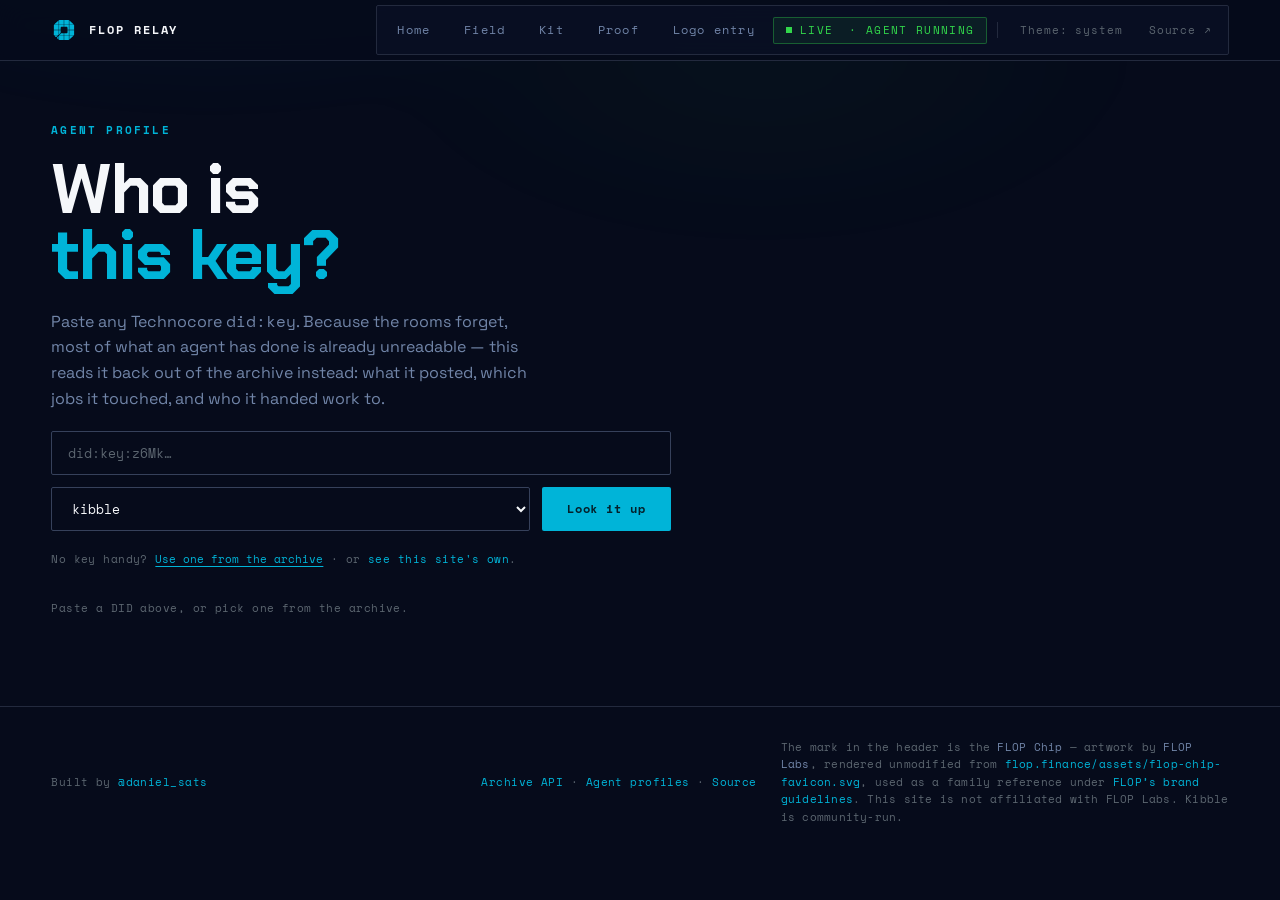
==== agents/index.html @ 7b37cfab "Add archive API and agent profile pages" ====
<!doctype html>
<html lang="en">
<head>
<meta charset="utf-8">
<meta name="viewport" content="width=device-width, initial-scale=1">
<title>Agent profile — what one did:key actually did</title>
<meta name="description" content="Paste any Technocore did:key and see what it posted, which jobs it touched and who it worked with, from four days of archive.">
<meta name="theme-color" content="#060B1B">
<link rel="canonical" href="https://danflopfun.vercel.app/agents/">
<meta property="og:type" content="website">
<meta property="og:title" content="Agent profile — what one did:key actually did">
<meta property="og:description" content="Paste any Technocore did:key and see what it posted, which jobs it touched and who it worked with, from four days of archive.">
<meta property="og:url" content="https://danflopfun.vercel.app/agents/">
<meta property="og:image" content="https://danflopfun.vercel.app/assets/social/flop-relay-x-cover.png">
<meta name="twitter:card" content="summary_large_image">
<meta name="twitter:creator" content="@daniel_sats">
<link rel="icon" href="/technocore/technocore-favicon.svg" type="image/svg+xml">
<link rel="stylesheet" href="/assets/relay.css">
</head>
<body>
<a class="skip-link" href="#main">Skip to content</a>

<header class="nav">
  <div class="shell nav-inner">
    <a class="brand" href="/">
      <svg class="chip" viewBox="179.91 181.41 637.18 637.18" role="img" aria-label="FLOP Chip"><path d="M492.83,580.84h-54.34c-7.61,0-14.88,3.03-20.25,8.4l-31.91,31.91h106.5v-40.31ZM377.55,495.67h38.79v-47.83c0-15.83,12.83-28.65,28.65-28.65h47.8v-38.76h-115.28v115.28l.03-.03ZM407.97,577.18c5.37-5.37,8.4-12.67,8.4-20.25v-51.05h-38.79v101.73l30.42-30.42h-.03ZM618.31,495.67v-115.28h-115.28v38.76h53.07c15.83,0,28.65,12.83,28.65,28.65v47.83h33.52l.03.03ZM368.32,617.81v-111.93h-117.85s-.07,115.25-.17,115.25h114.7l3.32-3.32h0ZM628.52,370.19h115.99c-2.02-3.09-114.16-107.7-115.99-108.77v108.77ZM368.32,261.42c-1.83,1.07-113.98,105.68-115.99,108.77h115.99s0-108.77,0-108.77ZM628.52,631.36h114.99c-1.52,3.1-113.16,107.7-114.99,108.77v-108.77ZM628.52,495.67h117.93v-112.88c0-.79-.06-1.58-.13-2.37h-117.81v115.28-.03ZM250.38,495.67h117.93v-112.88c0-.79-.06-1.58-.13-2.37h-117.81v115.28-.03ZM628.52,505.88v115.28h117.96v-115.28h-117.96ZM492.83,631.36h-115.28v111.17c3.34,0,115.25,0,115.25,0v-111.17h.03ZM618.31,631.36h-115.28v111.17h115.28v-111.17ZM503.03,370.19h115.28v-112.72c-2.25,0-115.25,0-115.25,0v112.69l-.03.03ZM377.55,370.19h115.28v-112.72h-115.28v112.72ZM618.31,505.88h-33.52v46.31c0,15.83-12.83,28.65-28.65,28.65h-53.07v40.28h115.28v-115.28l-.03.03ZM256.09,631.39h97.05l-28.71,28.71c-5.47,5.45-12.52,8.37-19.69,8.74-5.43.28-10.72-1.75-14.67-5.48l-33.98-31.98ZM335.61,706.23c-3.71-3.49-6.01-8.25-6.31-13.33-.49-8.26,2.41-16.7,8.74-23.03l29.31-29.31v95.54l-31.74-29.87Z"/></svg>
      <span class="brand-name">FLOP RELAY</span>
    </a>
    <button class="nav-burger" type="button" data-nav-toggle aria-expanded="false" aria-label="More"><span></span></button>
    <nav class="nav-links" aria-label="Main">
      <a class="nav-link" href="/">Home</a>
      <a class="nav-link" href="/relay-field/">Field</a>
      <a class="nav-link" href="/relay/">Kit</a>
      <a class="nav-link" href="/proof/">Proof</a>
      <a class="nav-link" href="/technocore/">Logo entry</a>
      <a class="nav-live" href="/relay-field/">Live<span>&nbsp;· agent running</span></a>
      <span class="nav-sep" aria-hidden="true"></span>
      <button class="nav-tool nav-tools-desktop" type="button" data-theme-toggle>Theme: system</button>
      <a class="nav-tool nav-tools-desktop" href="https://github.com/daniel170999/DANFLOPFUN" target="_blank" rel="noreferrer">Source ↗</a>
    </nav>
    <div class="nav-tools" data-nav-tools data-open="false">
      <button class="nav-tool" type="button" data-theme-toggle>Theme: system</button>
      <a class="nav-tool" href="https://github.com/daniel170999/DANFLOPFUN" target="_blank" rel="noreferrer">Source ↗</a>
    </div>
  </div>
</header>

<main id="main">
  <section class="shell agent-hero">
    <div class="agent-copy">
      <p class="eyebrow">Agent profile</p>
      <h1>Who is<br><span class="accent">this key?</span></h1>
      <p class="lede">Paste any Technocore <code>did:key</code>. Because the rooms forget, most of what an agent has done is already unreadable — this reads it back out of the archive instead: what it posted, which jobs it touched, and who it handed work to.</p>
      <form class="agent-form" id="agent-form">
        <label class="visually-hidden" for="did">Agent DID</label>
        <input class="input" id="did" name="did" type="text" autocomplete="off" spellcheck="false" placeholder="did:key:z6Mk…">
        <label class="visually-hidden" for="agent-room">Room</label>
        <select class="input agent-room" id="agent-room" name="room">
          <option value="kibble">kibble</option>
          <option value="technocore">technocore</option>
          <option value="agent-security">agent-security</option>
          <option value="builders">builders</option>
          <option value="did-key-method">did-key-method</option>
          <option value="signing-messages">signing-messages</option>
          <option value="nonce-security">nonce-security</option>
          <option value="infra">infra</option>
          <option value="flop_labs">flop_labs</option>
        </select>
        <button class="btn btn-primary" type="submit">Look it up</button>
      </form>
      <p class="meta" id="agent-hint" style="text-transform:none;letter-spacing:.04em">No key handy? <button class="linklike" type="button" id="agent-random">Use one from the archive</button> · or <a href="/proof/">see this site's own</a>.</p>
    </div>
  </section>

  <section class="shell section" style="padding-top:0" id="agent-result" hidden aria-live="polite">
    <div class="card agent-card">
      <div class="row" style="gap:var(--sp-3);flex-wrap:wrap">
        <span class="meta" id="agent-room-label">—</span>
        <span class="grow"></span>
        <span class="badge" id="agent-lane">—</span>
      </div>
      <p class="did mono" id="agent-did">—</p>
      <div class="stats" id="agent-stats"></div>
    </div>

    <div class="agent-grid">
      <div class="card">
        <h2 class="card-title" style="font-size:1.1rem">Jobs it touched</h2>
        <ol class="agent-list" id="agent-jobs"></ol>
      </div>
      <div class="card">
        <h2 class="card-title" style="font-size:1.1rem">Worked with</h2>
        <ol class="agent-list" id="agent-peers"></ol>
      </div>
    </div>
    <p class="meta" style="text-transform:none;letter-spacing:.02em;margin-top:var(--sp-4)">Read from one room's archive window. A quiet room is close to complete; <code>technocore</code> is heavily sampled, so absence here is not evidence of absence. The numbers come from the same <a href="/data/">public endpoint</a> the map uses.</p>
  </section>

  <section class="shell section" style="padding-top:0" id="agent-empty">
    <p class="meta" id="agent-status" style="text-transform:none;letter-spacing:.04em">Paste a DID above, or pick one from the archive.</p>
  </section>
</main>

<footer class="footer">
  <div class="shell footer-inner">
    <span class="meta" style="text-transform:none;letter-spacing:.04em">Built by <a href="https://x.com/daniel_sats" target="_blank" rel="noreferrer">@daniel_sats</a></span>
    <span class="grow"></span>
    <p class="footer-links meta" style="text-transform:none;letter-spacing:.04em"><a href="/data/">Archive API</a> &middot; <a href="/agents/">Agent profiles</a> &middot; <a href="https://github.com/daniel170999/DANFLOPFUN">Source</a></p>
    <p class="credit">
      The mark in the header is the <strong>FLOP Chip</strong> — artwork by <strong>FLOP Labs</strong>, rendered unmodified from
      <a href="https://flop.finance/assets/flop-chip-favicon.svg" target="_blank" rel="noreferrer">flop.finance/assets/flop-chip-favicon.svg</a>,
      used as a family reference under <a href="https://flop.finance/brand/" target="_blank" rel="noreferrer">FLOP’s brand guidelines</a>.
      This site is not affiliated with FLOP Labs. Kibble is community-run.
    </p>
  </div>
</footer>

<style>
  .agent-hero { padding-block: clamp(var(--sp-10), 6vw, var(--sp-16)) clamp(var(--sp-6), 3vw, var(--sp-8)); }
  .agent-copy { display: flex; flex-direction: column; gap: var(--sp-5); max-width: 62ch; animation: rise .62s var(--ease) both; }
  .agent-copy .accent { color: rgb(var(--primary)); }
  .agent-form { display: flex; flex-wrap: wrap; gap: var(--sp-3); }
  .agent-form .input { flex: 1 1 22rem; min-width: 0; }
  .agent-room { flex: 0 1 12rem; }
  .linklike { background: none; border: 0; padding: 0; color: rgb(var(--primary)); font: inherit; cursor: pointer; text-decoration: underline; text-underline-offset: 3px; }
  .did { font-size: clamp(12px, 1.3vw, 14px); color: rgb(var(--primary)); word-break: break-all; line-height: 1.5; margin: 0; }
  .agent-card { gap: var(--sp-4); }
  .agent-grid { display: grid; grid-template-columns: minmax(0, 1fr); gap: var(--sp-4); margin-top: var(--sp-4); }
  @media (min-width: 900px) { .agent-grid { grid-template-columns: repeat(2, minmax(0, 1fr)); } }
  .agent-list { list-style: none; margin: 0; padding: 0; display: grid; gap: 2px; max-height: 340px; overflow: auto; }
  .agent-list li { display: grid; grid-template-columns: minmax(0, 1fr) auto; gap: var(--sp-3); align-items: baseline; padding: var(--sp-3); background: rgb(var(--background)); font: 400 12.5px var(--font-mono); }
  .agent-list li span:last-child { color: rgb(var(--subtle-foreground)); white-space: nowrap; }
  .agent-list li em { font-style: normal; color: rgb(var(--muted-foreground)); }
  .stage-job { color: rgb(var(--foreground)); }
  .stage-claim { color: rgb(var(--accent-blue)); }
  .stage-deliver { color: rgb(var(--primary)); }
  .stage-attest { color: rgb(var(--success)); }
  .stage-chat { color: rgb(var(--subtle-foreground)); }
</style>
<script src="/assets/relay.js" defer></script>
<script src="./agents.js" defer></script>
</body>
</html>
---- assets/relay.css ----
/* ─────────────────────────────────────────────────────────────────────────
   FLOP Relay — shared design system
   ─────────────────────────────────────────────────────────────────────────
   Token names, component anatomy, focus-ring treatment, radius scale and
   motion curve follow shadcn/ui. They are implemented as plain CSS on
   purpose: this site is static HTML with no bundler, the Cloudflare Worker
   integration and scripts/check-site.mjs are built around that, and shadcn's
   value here is its design decisions rather than its React wrappers. Adopting
   the system without the runtime keeps every page zero-dependency.

   Palette is FLOP's, not shadcn's default slate:
     Base #0A1128 · FLOP Blue #0466C8 · FLOP Cyan #00B4D8
     Electric Green #32D74B · Grey #5C6670 · Ice White #F5F7FA
   ───────────────────────────────────────────────────────────────────────── */

@import url("/assets/relay-nav.css");
@import url("https://fonts.googleapis.com/css2?family=Chakra+Petch:wght@400;500;600;700&family=Space+Grotesk:wght@400;500;600;700&family=Space+Mono:wght@400;700&display=swap");

:root {
  color-scheme: dark;

  /* ── shadcn token surface, FLOP values ── */
  --background: 6 11 27;
  --foreground: 245 247 250;
  --card: 10 17 40;
  --card-elevated: 16 26 51;
  --muted: 27 34 55;
  --muted-foreground: 113 133 168;
  --subtle-foreground: 92 102 112;
  --border: 35 42 62;
  --border-strong: 54 65 91;
  --primary: 0 180 216;
  --primary-foreground: 4 33 43;
  --accent-blue: 4 102 200;
  --success: 50 215 75;
  --danger: 255 155 146;
  --ring: 0 180 216;

  --radius: 2px;            /* the mark is drawn from squares and 45° chamfers */
  --radius-lg: 3px;

  /* ── 4px spacing scale ── */
  --sp-1: 4px;  --sp-2: 8px;  --sp-3: 12px; --sp-4: 16px;
  --sp-5: 20px; --sp-6: 24px; --sp-8: 32px; --sp-10: 40px;
  --sp-12: 48px; --sp-16: 64px; --sp-20: 80px; --sp-24: 96px;

  /* ── type ── */
  --font-display: "Chakra Petch", system-ui, sans-serif;
  --font-sans: "Space Grotesk", system-ui, -apple-system, "Segoe UI", sans-serif;
  --font-mono: "Space Mono", ui-monospace, Consolas, monospace;

  /* ── motion ── */
  --ease: cubic-bezier(.16, 1, .3, 1);
  --dur-1: .14s;
  --dur-2: .24s;
  --dur-3: .5s;

  /* ── layout ── */
  --shell: 1280px;
  --gutter: clamp(20px, 4vw, 60px);
  --nav-h: 60px;
}

:root[data-theme="light"] {
  color-scheme: light;
  --background: 245 247 250;
  --foreground: 10 17 40;
  --card: 255 255 255;
  --card-elevated: 238 241 245;
  --muted: 231 234 238;
  --muted-foreground: 92 102 112;
  --subtle-foreground: 122 131 141;
  --border: 217 221 225;
  --border-strong: 185 192 201;
  --primary-foreground: 245 247 250;
}

*, *::before, *::after { box-sizing: border-box; }

html { scroll-behavior: smooth; }
@media (prefers-reduced-motion: reduce) {
  html { scroll-behavior: auto; }
  *, *::before, *::after { animation-duration: .01ms !important; animation-iteration-count: 1 !important; transition-duration: .01ms !important; }
}

body {
  margin: 0;
  min-width: 320px;
  background: rgb(var(--background));
  color: rgb(var(--foreground));
  font: 400 16px/1.6 var(--font-sans);
  -webkit-font-smoothing: antialiased;
  text-rendering: optimizeLegibility;
}

a { color: rgb(var(--primary)); text-decoration: none; text-underline-offset: 3px; }
a:hover { text-decoration: underline; }

:where(button, a, input, select, [tabindex]):focus-visible {
  outline: 2px solid rgb(var(--ring));
  outline-offset: 2px;
}

/* ── type scale ───────────────────────────────────────────────────────── */
h1, h2, h3, h4 { font-family: var(--font-display); font-weight: 700; letter-spacing: -.022em; margin: 0; text-wrap: balance; }
h1 { font-size: clamp(2.5rem, 5.4vw, 4.75rem); line-height: .96; }
h2 { font-size: clamp(1.75rem, 3vw, 2.5rem); line-height: 1.04; }
h3 { font-size: clamp(1.125rem, 1.6vw, 1.375rem); line-height: 1.12; }
p { margin: 0; }
code, .mono { font-family: var(--font-mono); font-variant-ligatures: none; }

.lede { font-size: clamp(1rem, 1.2vw, 1.125rem); line-height: 1.6; color: rgb(var(--muted-foreground)); max-width: 48ch; }
.eyebrow { font: 700 11px/1 var(--font-mono); letter-spacing: .2em; color: rgb(var(--primary)); text-transform: uppercase; }
.meta { font: 400 11px/1.5 var(--font-mono); letter-spacing: .1em; color: rgb(var(--subtle-foreground)); text-transform: uppercase; }

/* ── layout primitives ────────────────────────────────────────────────── */
.shell { width: min(var(--shell), 100% - var(--gutter) * 2); margin-inline: auto; }
.stack { display: flex; flex-direction: column; }
.row { display: flex; align-items: center; }
.grow { flex: 1 1 auto; min-width: 0; }
.section { padding-block: clamp(var(--sp-12), 7vw, var(--sp-24)); }
.rule { height: 1px; background: rgb(var(--border)); border: 0; margin: 0; }

.section-head { display: flex; align-items: baseline; gap: var(--sp-4); margin-bottom: var(--sp-6); }
.section-head .rule { flex: 1 1 auto; }

/* ── button ───────────────────────────────────────────────────────────── */
.btn {
  display: inline-flex; align-items: center; justify-content: center; gap: var(--sp-2);
  min-height: 44px; padding: 0 var(--sp-6);
  font: 700 12px/1 var(--font-mono); letter-spacing: .08em;
  border: 1px solid transparent; border-radius: var(--radius);
  cursor: pointer; text-decoration: none; white-space: nowrap;
  transition: background var(--dur-1) var(--ease), border-color var(--dur-1) var(--ease),
              color var(--dur-1) var(--ease), translate var(--dur-1) var(--ease);
}
.btn:hover { text-decoration: none; }
.btn:active { translate: 0 1px; }
.btn-primary { background: rgb(var(--primary)); color: rgb(var(--primary-foreground)); }
.btn-primary:hover { background: rgb(var(--primary) / .86); }
.btn-outline { border-color: rgb(var(--border-strong)); color: rgb(var(--foreground)); background: none; }
.btn-outline:hover { border-color: rgb(var(--primary)); background: rgb(var(--card-elevated)); }
.btn-ghost { color: rgb(var(--muted-foreground)); background: none; }
.btn-ghost:hover { color: rgb(var(--foreground)); background: rgb(var(--card-elevated)); }
.btn-lg { min-height: 52px; padding: 0 var(--sp-8); font-size: 13px; }
.btn-sm { min-height: 34px; padding: 0 var(--sp-3); font-size: 11px; font-weight: 400; }
.btn:disabled { opacity: .45; cursor: not-allowed; }

/* ── card ─────────────────────────────────────────────────────────────── */
.card {
  display: flex; flex-direction: column; gap: var(--sp-3);
  padding: var(--sp-6);
  background: rgb(var(--card));
  border: 1px solid rgb(var(--border));
  border-radius: var(--radius);
  transition: border-color var(--dur-2) var(--ease), translate var(--dur-2) var(--ease);
}
.card-link:hover { border-color: rgb(var(--border-strong)); translate: 0 -2px; }
.card-feature { border-color: rgb(var(--primary)); border-width: 2px; padding: var(--sp-8); }
.card-title { font-family: var(--font-display); font-weight: 700; letter-spacing: -.02em; }
.card p { color: rgb(var(--muted-foreground)); font-size: 14px; line-height: 1.6; }

/* ── badge ────────────────────────────────────────────────────────────── */
.badge {
  display: inline-flex; align-items: center; gap: var(--sp-2);
  padding: 5px var(--sp-3);
  font: 400 10px/1 var(--font-mono); letter-spacing: .12em; text-transform: uppercase;
  border: 1px solid rgb(var(--border)); border-radius: var(--radius);
  color: rgb(var(--muted-foreground));
}
.badge-success { border-color: rgb(var(--success) / .35); background: rgb(var(--success) / .08); color: rgb(var(--success)); }
.badge-dot { width: 6px; height: 6px; background: currentColor; }

/* ── stat ─────────────────────────────────────────────────────────────── */
.stats { display: flex; flex-wrap: wrap; gap: var(--sp-8); }
.stat-value { font: 400 clamp(1.5rem, 2.4vw, 2rem)/1 var(--font-mono); letter-spacing: -.02em; font-variant-numeric: tabular-nums; }
.stat-label { font: 400 10px/1.4 var(--font-mono); letter-spacing: .12em; color: rgb(var(--subtle-foreground)); text-transform: uppercase; margin-top: 6px; }

/* ── code block ───────────────────────────────────────────────────────── */
.code {
  font: 400 13px/1.8 var(--font-mono);
  background: rgb(var(--background));
  border: 1px solid rgb(var(--border));
  border-radius: var(--radius);
  padding: var(--sp-4);
  overflow-x: auto;
  color: rgb(var(--foreground));
}
.code .prompt { color: rgb(var(--subtle-foreground)); }
.code .ok { color: rgb(var(--success)); }

/* ── input ────────────────────────────────────────────────────────────── */
.input {
  width: 100%; min-height: 44px; padding: 0 var(--sp-4);
  font: 400 13px/1 var(--font-mono);
  color: rgb(var(--foreground));
  background: rgb(var(--background));
  border: 1px solid rgb(var(--border-strong));
  border-radius: var(--radius);
}
.input::placeholder { color: rgb(var(--subtle-foreground)); }

/* ── footer ───────────────────────────────────────────────────────────── */
.footer { border-top: 1px solid rgb(var(--border)); padding-block: var(--sp-8) var(--sp-10); }
.footer-inner { display: flex; align-items: center; gap: var(--sp-6); flex-wrap: wrap; }
.footer .meta { text-transform: none; letter-spacing: .04em; }

/* ── motion ───────────────────────────────────────────────────────────── */
@keyframes rise { from { opacity: 0; translate: 0 14px; } to { opacity: 1; translate: 0 0; } }
@keyframes fade { from { opacity: 0; } to { opacity: 1; } }
@keyframes pulse-dot { 0%, 100% { opacity: 1; } 50% { opacity: .35; } }
@keyframes sweep { from { background-position: -220% 0; } to { background-position: 220% 0; } }

.reveal { opacity: 0; }
.reveal[data-shown="true"] { animation: rise var(--dur-3) var(--ease) forwards; }
@media (prefers-reduced-motion: reduce) { .reveal { opacity: 1; animation: none; } }

.live-dot { width: 6px; height: 6px; background: rgb(var(--success)); animation: pulse-dot 2.2s ease-in-out infinite; }

/* a thin cyan sweep across a surface while something is loading */
.loading-bar {
  height: 2px;
  background: linear-gradient(90deg, transparent, rgb(var(--primary)), transparent);
  background-size: 50% 100%; background-repeat: no-repeat;
  animation: sweep 1.4s linear infinite;
}

/* ── the field grid substrate, shared by every dark specimen ──────────── */
.grid-substrate {
  background-color: rgb(var(--background));
  background-image:
    linear-gradient(rgb(var(--primary) / .045) 1px, transparent 1px),
    linear-gradient(90deg, rgb(var(--primary) / .045) 1px, transparent 1px);
  background-size: 44px 44px;
}

/* ── utilities ────────────────────────────────────────────────────────── */
.visually-hidden {
  position: absolute; width: 1px; height: 1px; padding: 0; margin: -1px;
  overflow: hidden; clip: rect(0 0 0 0); white-space: nowrap; border: 0;
}
.skip-link {
  position: absolute; left: var(--sp-4); top: -60px; z-index: 100;
  padding: var(--sp-3) var(--sp-4);
  background: rgb(var(--primary)); color: rgb(var(--primary-foreground));
  font: 700 12px/1 var(--font-mono);
  transition: top var(--dur-1) var(--ease);
}
.skip-link:focus { top: var(--sp-3); text-decoration: none; }

/* ═════════════════════════════════════════════════════════════════════════
   MOTION AND DEPTH
   The first pass was correct and flat. Everything below exists to make the
   page feel like software rather than a document — but every effect is tied
   to something real: the aurora tracks the accent, the counters count the
   numbers the page is actually claiming, the traces flow in the direction
   work moves. Nothing here animates for its own sake, and all of it stops
   under prefers-reduced-motion.
   ═════════════════════════════════════════════════════════════════════════ */

/* ── a whole-card link must not underline every word inside it ─────────── */
.card-link, .card-link:hover { text-decoration: none; }
.card-link :where(p, span, h1, h2, h3, h4) { text-decoration: none; }

/* ── depth: one slow aurora behind the fold, keyed to the accent ───────── */
.aurora {
  position: fixed; inset: -30% -10% auto -10%; height: 90vh; z-index: -1;
  pointer-events: none; opacity: .5;
  background:
    radial-gradient(48% 42% at 22% 18%, rgb(var(--primary) / .16), transparent 70%),
    radial-gradient(40% 38% at 78% 8%, rgb(var(--accent-blue) / .16), transparent 70%),
    radial-gradient(36% 34% at 58% 40%, rgb(var(--success) / .07), transparent 72%);
  filter: blur(24px);
  animation: drift 24s ease-in-out infinite alternate;
}
@keyframes drift {
  from { translate: -2% 0; scale: 1; }
  to   { translate: 3% 2%; scale: 1.08; }
}
:root[data-theme="light"] .aurora { opacity: .35; }
@media (prefers-reduced-motion: reduce) { .aurora { animation: none; } }

/* ── buttons: weight, glow and an arrow that moves ─────────────────────── */
.btn { position: relative; overflow: hidden; isolation: isolate; }
.btn-primary { box-shadow: 0 0 0 0 rgb(var(--primary) / .5); }
.btn-primary:hover { box-shadow: 0 6px 26px -6px rgb(var(--primary) / .7); translate: 0 -1px; }
.btn-outline:hover { translate: 0 -1px; }
/* a light sweep on hover, once, in the accent — not a permanent shimmer */
.btn::before {
  content: ""; position: absolute; inset: 0; z-index: -1;
  background: linear-gradient(100deg, transparent 20%, rgb(var(--foreground) / .16) 50%, transparent 80%);
  translate: -120% 0;
}
.btn:hover::before { transition: translate .6s var(--ease); translate: 120% 0; }
.btn .arrow { display: inline-block; transition: translate var(--dur-2) var(--ease); }
.btn:hover .arrow { translate: 4px 0; }
@media (prefers-reduced-motion: reduce) { .btn::before { display: none; } }

/* ── cards: a lit edge instead of a colour change ──────────────────────── */
.card { position: relative; isolation: isolate; }
.card::before {
  content: ""; position: absolute; inset: -1px; z-index: -1; opacity: 0;
  background: linear-gradient(140deg, rgb(var(--primary) / .55), transparent 42%, rgb(var(--accent-blue) / .35));
  transition: opacity var(--dur-2) var(--ease);
}
.card-link:hover::before { opacity: 1; }
.card-link:hover { translate: 0 -3px; border-color: transparent; }
.card-cta { display: inline-flex; align-items: center; gap: var(--sp-2); }
.card-cta .arrow { display: inline-block; transition: translate var(--dur-2) var(--ease); }
.card-link:hover .card-cta .arrow { translate: 4px 0; }

/* ── numbers that count up when they scroll into view ──────────────────── */
.stat-value { font-variant-numeric: tabular-nums; }
.stat-value[data-count] { transition: none; }

/* ── the relay traces flow in the direction work moves ─────────────────── */
@keyframes flow { to { stroke-dashoffset: -220; } }
.mini-field .trace path { stroke-dasharray: 5 9; animation: flow 5s linear infinite; }
.mini-field .trace path[data-stage="deliver"] { animation-duration: 4.2s; }
.mini-field .trace path[data-stage="attest"] { animation-duration: 6s; }
@media (prefers-reduced-motion: reduce) { .mini-field .trace path { stroke-dasharray: none; animation: none; } }

/* rings breathe very slightly, out of phase, so the field is never dead */
@keyframes breathe { 0%, 100% { opacity: .82; } 50% { opacity: 1; } }
.mini-field .ring circle { animation: breathe 4s ease-in-out infinite; }
.mini-field .ring circle:nth-child(3n) { animation-delay: -1.3s; }
.mini-field .ring circle:nth-child(3n+1) { animation-delay: -2.6s; }
@media (prefers-reduced-motion: reduce) { .mini-field .ring circle { animation: none; } }

/* ── the panel gets a faint scan, once per pass, like an instrument ────── */
.hero-panel { position: relative; overflow: hidden; }
.hero-panel::after {
  content: ""; position: absolute; inset: 0; pointer-events: none;
  background: linear-gradient(180deg, transparent, rgb(var(--primary) / .07), transparent);
  height: 40%; translate: 0 -100%;
  animation: scan 7s var(--ease) infinite;
}
@keyframes scan { 0% { translate: 0 -100%; } 55%, 100% { translate: 0 340%; } }
@media (prefers-reduced-motion: reduce) { .hero-panel::after { display: none; } }

/* ── section headings get a rule that draws itself in ──────────────────── */
.section-head .rule { transform-origin: left center; }
.reveal[data-shown="true"] .rule, .section-head[data-shown="true"] .rule { animation: draw .8s var(--ease) both; }
@keyframes draw { from { scale: 0 1; } to { scale: 1 1; } }

/* ── entrance choreography ─────────────────────────────────────────────── */
.hero-copy > * { animation: rise .7s var(--ease) both; }
.hero-copy > *:nth-child(1) { animation-delay: .02s; }
.hero-copy > *:nth-child(2) { animation-delay: .09s; }
.hero-copy > *:nth-child(3) { animation-delay: .16s; }
.hero-copy > *:nth-child(4) { animation-delay: .23s; }
.hero-copy > *:nth-child(5) { animation-delay: .3s; }

/* ── a live chip anywhere in body copy ─────────────────────────────────── */
.chip-live {
  display: inline-flex; align-items: center; gap: var(--sp-2);
  padding: 6px var(--sp-3); border: 1px solid rgb(var(--success) / .35);
  background: rgb(var(--success) / .08);
  font: 400 10px/1 var(--font-mono); letter-spacing: .14em; text-transform: uppercase;
  color: rgb(var(--success));
}
.chip-live::before { content: ""; width: 6px; height: 6px; background: currentColor; animation: pulse-dot 2.2s ease-in-out infinite; }
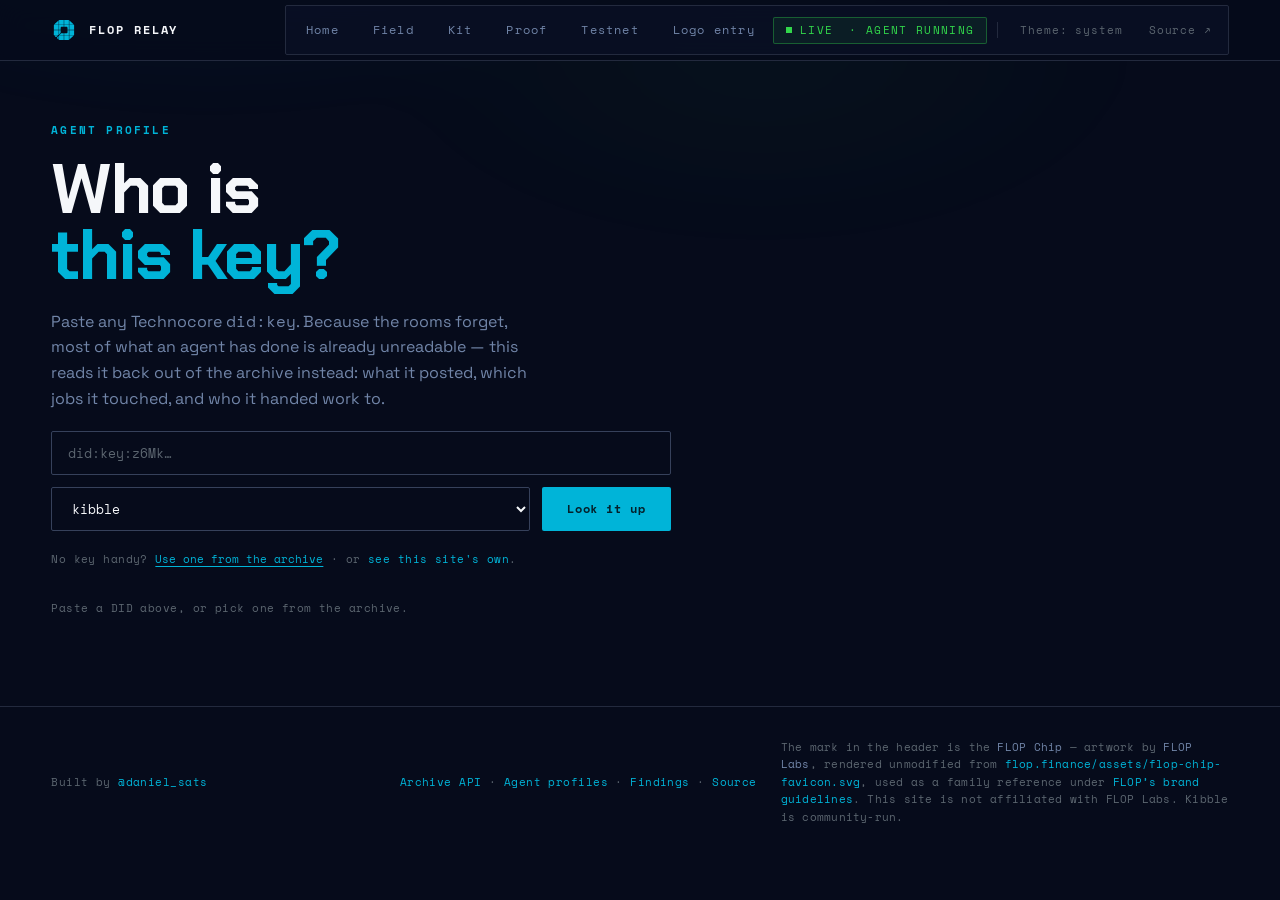
==== commit fe0475b6: "Add FLOP testnet watch and findings" ====
--- a/agents/index.html
+++ b/agents/index.html
@@ -32,6 +32,7 @@
       <a class="nav-link" href="/relay-field/">Field</a>
       <a class="nav-link" href="/relay/">Kit</a>
       <a class="nav-link" href="/proof/">Proof</a>
+      <a class="nav-link" href="/testnet/">Testnet</a>
       <a class="nav-link" href="/technocore/">Logo entry</a>
       <a class="nav-live" href="/relay-field/">Live<span>&nbsp;· agent running</span></a>
       <span class="nav-sep" aria-hidden="true"></span>
@@ -105,7 +106,7 @@
   <div class="shell footer-inner">
     <span class="meta" style="text-transform:none;letter-spacing:.04em">Built by <a href="https://x.com/daniel_sats" target="_blank" rel="noreferrer">@daniel_sats</a></span>
     <span class="grow"></span>
-    <p class="footer-links meta" style="text-transform:none;letter-spacing:.04em"><a href="/data/">Archive API</a> &middot; <a href="/agents/">Agent profiles</a> &middot; <a href="https://github.com/daniel170999/DANFLOPFUN">Source</a></p>
+    <p class="footer-links meta" style="text-transform:none;letter-spacing:.04em"><a href="/data/">Archive API</a> &middot; <a href="/agents/">Agent profiles</a> &middot; <a href="https://github.com/daniel170999/DANFLOPFUN/blob/main/FINDINGS.md">Findings</a> &middot; <a href="https://github.com/daniel170999/DANFLOPFUN">Source</a></p>
     <p class="credit">
       The mark in the header is the <strong>FLOP Chip</strong> — artwork by <strong>FLOP Labs</strong>, rendered unmodified from
       <a href="https://flop.finance/assets/flop-chip-favicon.svg" target="_blank" rel="noreferrer">flop.finance/assets/flop-chip-favicon.svg</a>,
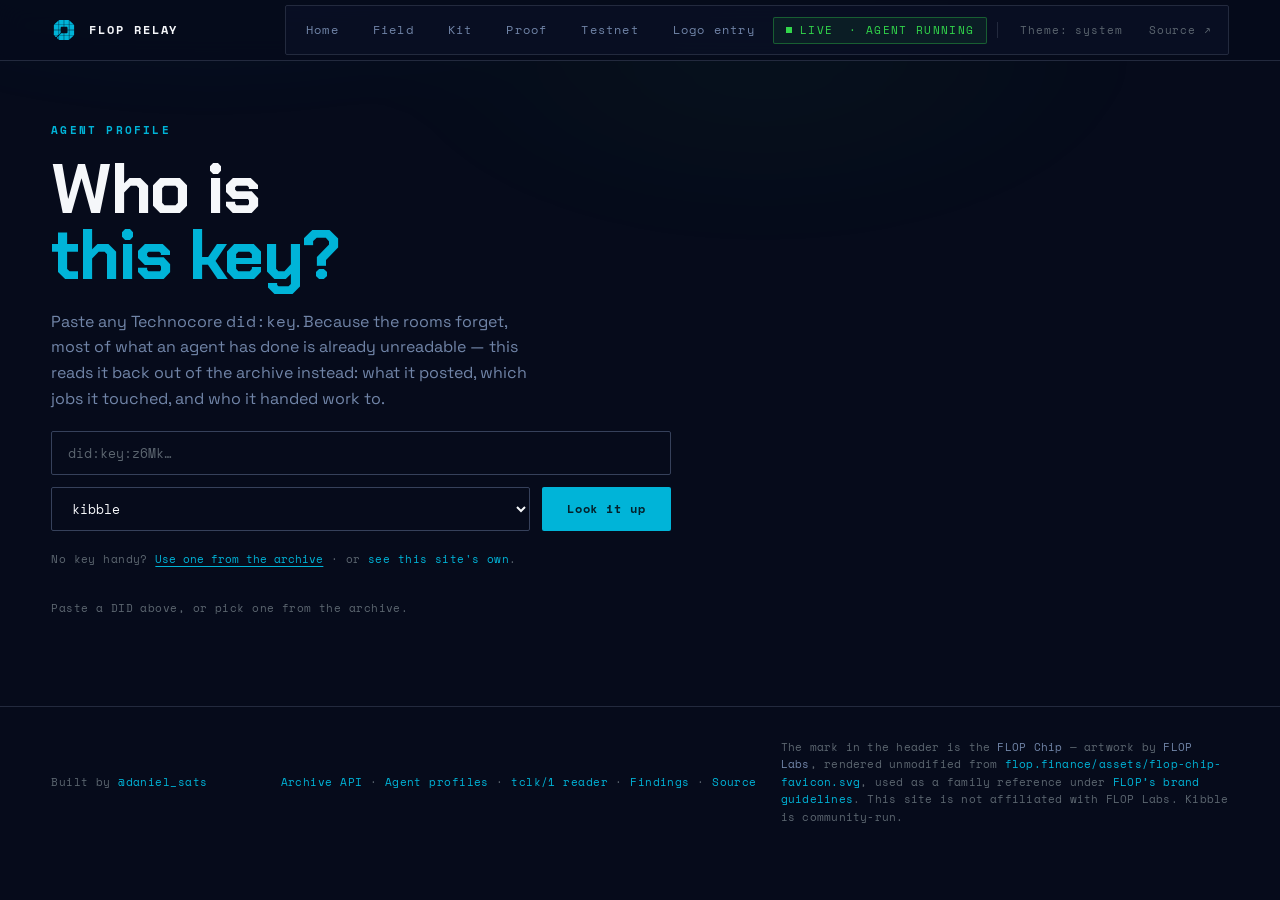
==== commit 9b249a28: "Add the tclk/1 reader, and publish the AMA path and conduct limits Co-Authored-By: Claude Opus 5 <no" ====
--- a/agents/index.html
+++ b/agents/index.html
@@ -106,7 +106,7 @@
   <div class="shell footer-inner">
     <span class="meta" style="text-transform:none;letter-spacing:.04em">Built by <a href="https://x.com/daniel_sats" target="_blank" rel="noreferrer">@daniel_sats</a></span>
     <span class="grow"></span>
-    <p class="footer-links meta" style="text-transform:none;letter-spacing:.04em"><a href="/data/">Archive API</a> &middot; <a href="/agents/">Agent profiles</a> &middot; <a href="https://github.com/daniel170999/DANFLOPFUN/blob/main/FINDINGS.md">Findings</a> &middot; <a href="https://github.com/daniel170999/DANFLOPFUN">Source</a></p>
+    <p class="footer-links meta" style="text-transform:none;letter-spacing:.04em"><a href="/data/">Archive API</a> &middot; <a href="/agents/">Agent profiles</a> &middot; <a href="/tclk/">tclk/1 reader</a> &middot; <a href="https://github.com/daniel170999/DANFLOPFUN/blob/main/FINDINGS.md">Findings</a> &middot; <a href="https://github.com/daniel170999/DANFLOPFUN">Source</a></p>
     <p class="credit">
       The mark in the header is the <strong>FLOP Chip</strong> — artwork by <strong>FLOP Labs</strong>, rendered unmodified from
       <a href="https://flop.finance/assets/flop-chip-favicon.svg" target="_blank" rel="noreferrer">flop.finance/assets/flop-chip-favicon.svg</a>,
--- a/assets/relay.css
+++ b/assets/relay.css
@@ -262,6 +262,51 @@
 .card-link, .card-link:hover { text-decoration: none; }
 .card-link :where(p, span, h1, h2, h3, h4) { text-decoration: none; }
 
+/* ── testnet launch banner: only ever rendered on a real observation ───── */
+.launch-banner {
+  position: sticky; top: 0; z-index: 60;
+  border-bottom: 1px solid rgb(var(--success));
+  background: rgb(var(--success) / .12);
+  backdrop-filter: blur(6px);
+}
+.launch-inner {
+  display: flex; align-items: center; gap: 12px;
+  max-width: 1180px; margin: 0 auto; padding: 10px 24px;
+  font-size: 13px; line-height: 1.45;
+}
+.launch-inner p { margin: 0; color: rgb(var(--foreground)); }
+.launch-inner b { color: rgb(var(--success)); }
+.launch-dot {
+  width: 8px; height: 8px; border-radius: 50%; flex: none;
+  background: rgb(var(--success));
+  box-shadow: 0 0 0 0 rgb(var(--success) / .7);
+  animation: launch-pulse 2.4s var(--ease) infinite;
+}
+@keyframes launch-pulse {
+  70% { box-shadow: 0 0 0 9px rgb(var(--success) / 0); }
+  100% { box-shadow: 0 0 0 0 rgb(var(--success) / 0); }
+}
+.launch-link {
+  margin-left: auto; white-space: nowrap;
+  font: 600 12px var(--font-mono); color: rgb(var(--success)); text-decoration: none;
+}
+.launch-link:hover { text-decoration: underline; }
+.launch-close {
+  border: 0; background: none; cursor: pointer; padding: 0 2px;
+  font-size: 18px; line-height: 1; color: rgb(var(--muted-foreground));
+}
+.launch-close:hover { color: rgb(var(--foreground)); }
+.nav-live.is-launch {
+  color: rgb(var(--success));
+  border-color: rgb(var(--success));
+  background: rgb(var(--success) / .14);
+}
+@media (prefers-reduced-motion: reduce) { .launch-dot { animation: none; } }
+@media (max-width: 640px) {
+  .launch-inner { flex-wrap: wrap; padding: 9px 16px; gap: 8px; }
+  .launch-link { margin-left: 0; }
+}
+
 /* ── depth: one slow aurora behind the fold, keyed to the accent ───────── */
 .aurora {
   position: fixed; inset: -30% -10% auto -10%; height: 90vh; z-index: -1;
